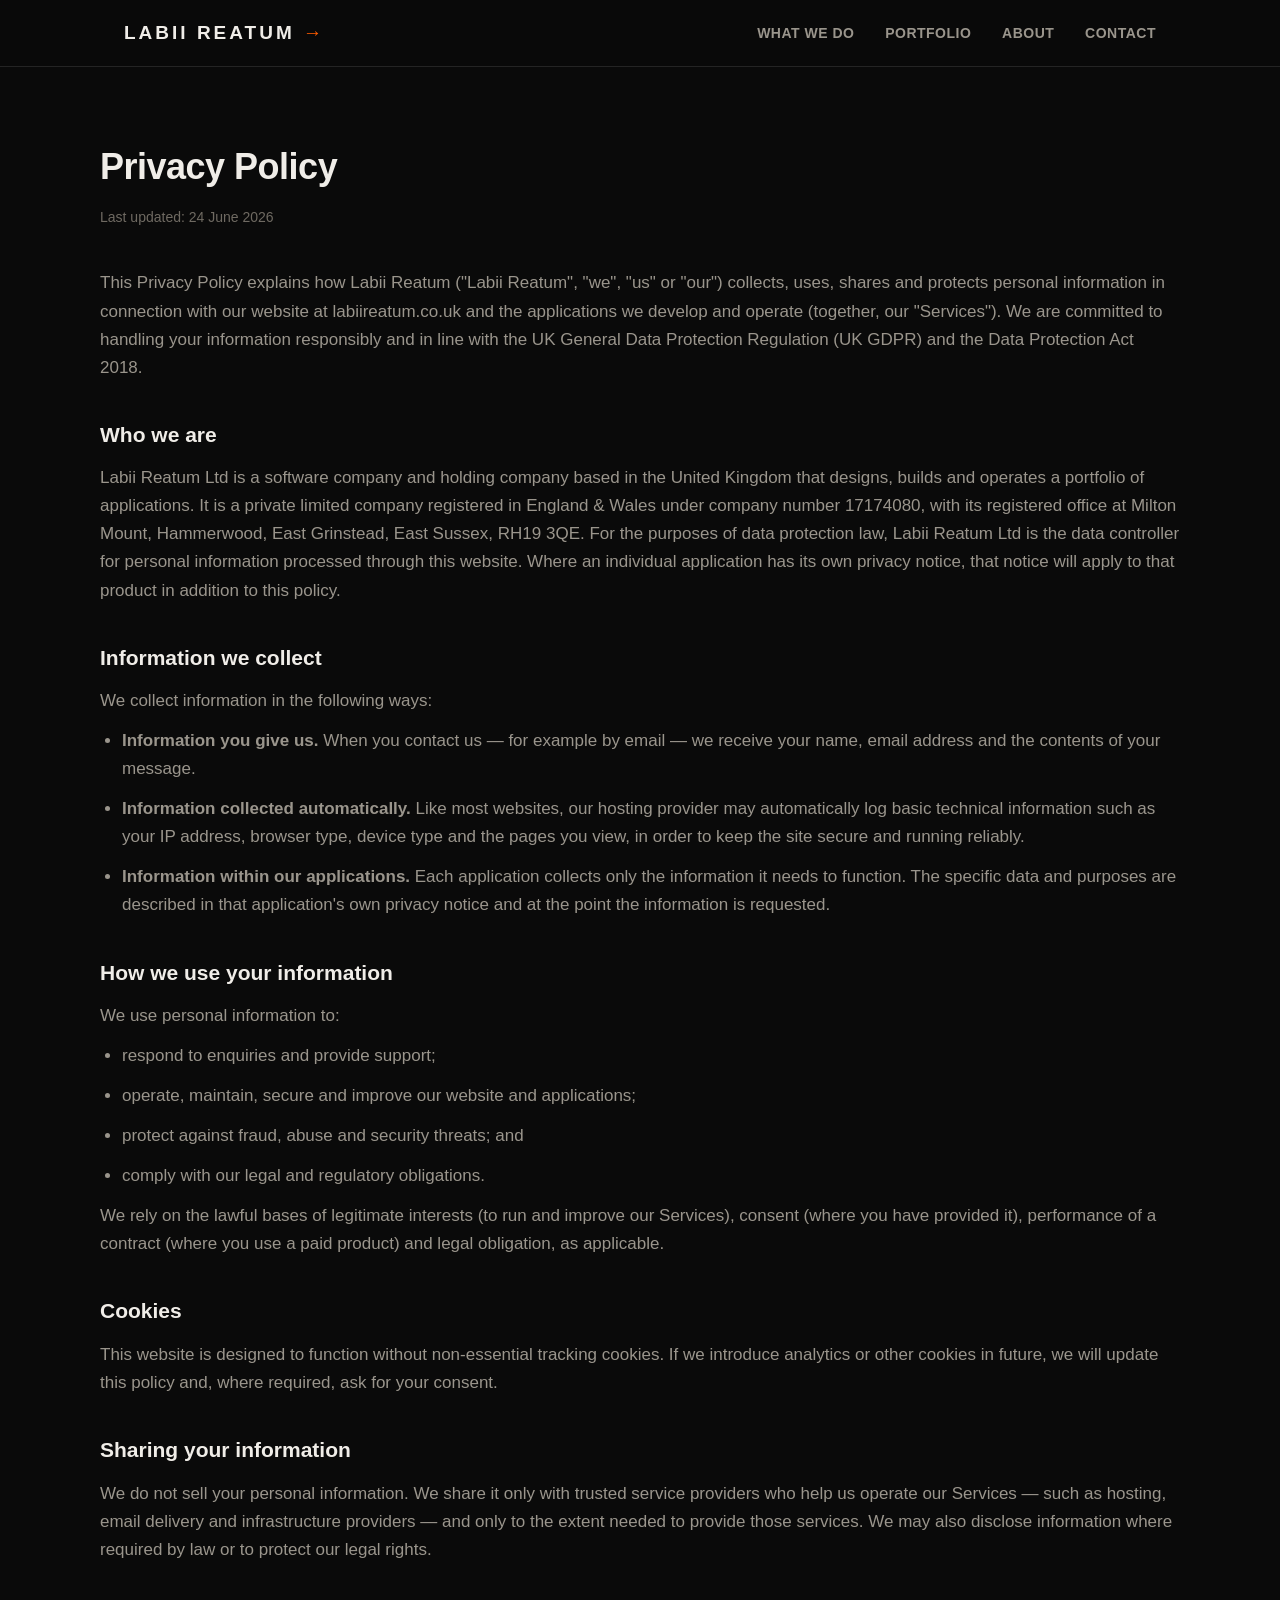
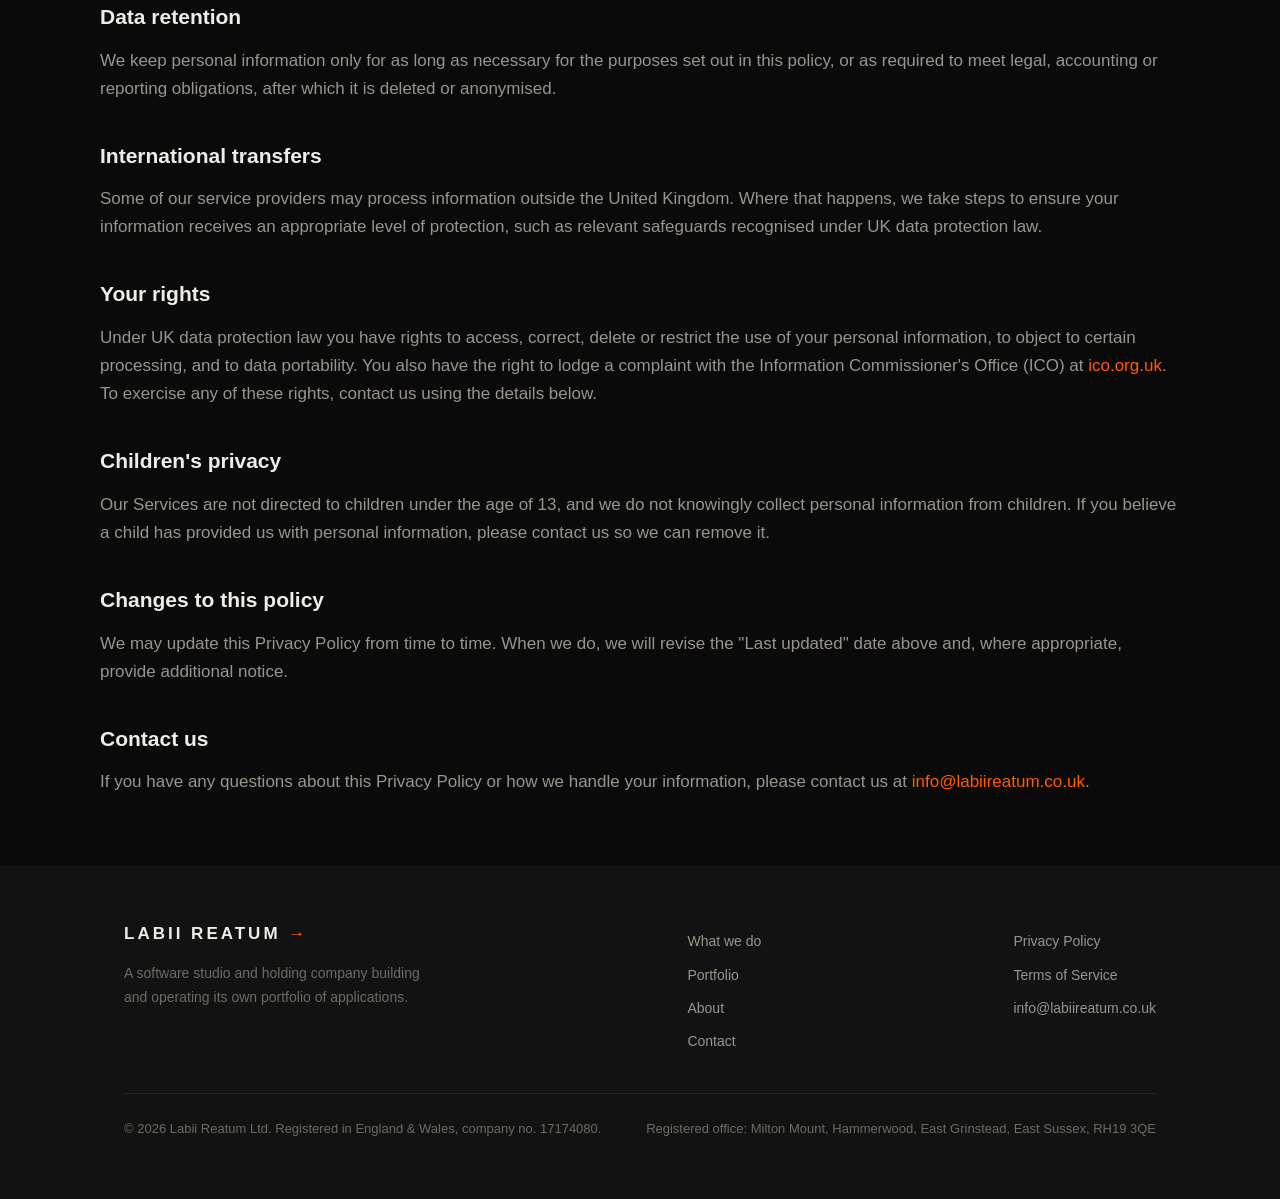
==== privacy.html @ dc8b64f4 "Add files via upload" ====
<!DOCTYPE html>
<html lang="en">
<head>
  <meta charset="UTF-8">
  <meta name="viewport" content="width=device-width, initial-scale=1.0">
  <title>Privacy Policy — Labii Reatum</title>
  <meta name="description" content="How Labii Reatum collects, uses and protects personal information across its website and applications.">
  <meta name="theme-color" content="#FF5C00">
  <link rel="canonical" href="https://labiireatum.co.uk/privacy.html">
  <link rel="icon" type="image/svg+xml" href="favicon.svg">
  <link rel="stylesheet" href="style.css">
</head>
<body>

  <header class="site">
    <div class="wrap">
      <a href="index.html" class="brand">LABII REATUM <span>&rarr;</span></a>
      <nav class="main">
        <a href="index.html#what">What we do</a>
        <a href="index.html#portfolio">Portfolio</a>
        <a href="index.html#about">About</a>
        <a href="index.html#contact">Contact</a>
      </nav>
    </div>
  </header>

  <div class="wrap legal">
    <h1>Privacy Policy</h1>
    <p class="updated">Last updated: 24 June 2026</p>

    <p>
      This Privacy Policy explains how Labii Reatum ("Labii Reatum", "we", "us" or "our")
      collects, uses, shares and protects personal information in connection with our website
      at labiireatum.co.uk and the applications we develop and operate (together, our
      "Services"). We are committed to handling your information responsibly and in line with
      the UK General Data Protection Regulation (UK GDPR) and the Data Protection Act 2018.
    </p>

    <h2>Who we are</h2>
    <p>
      Labii Reatum Ltd is a software company and holding company based in the United Kingdom
      that designs, builds and operates a portfolio of applications. It is a private limited
      company registered in England &amp; Wales under company number 17174080, with its
      registered office at Milton Mount, Hammerwood, East Grinstead, East Sussex, RH19 3QE.
      For the purposes of data protection law, Labii Reatum Ltd is the data controller for
      personal information processed through this website. Where an individual application has
      its own privacy notice, that notice will apply to that product in addition to this policy.
    </p>

    <h2>Information we collect</h2>
    <p>We collect information in the following ways:</p>
    <ul>
      <li><strong>Information you give us.</strong> When you contact us — for example by email —
      we receive your name, email address and the contents of your message.</li>
      <li><strong>Information collected automatically.</strong> Like most websites, our hosting
      provider may automatically log basic technical information such as your IP address,
      browser type, device type and the pages you view, in order to keep the site secure and
      running reliably.</li>
      <li><strong>Information within our applications.</strong> Each application collects only the
      information it needs to function. The specific data and purposes are described in that
      application's own privacy notice and at the point the information is requested.</li>
    </ul>

    <h2>How we use your information</h2>
    <p>We use personal information to:</p>
    <ul>
      <li>respond to enquiries and provide support;</li>
      <li>operate, maintain, secure and improve our website and applications;</li>
      <li>protect against fraud, abuse and security threats; and</li>
      <li>comply with our legal and regulatory obligations.</li>
    </ul>
    <p>
      We rely on the lawful bases of legitimate interests (to run and improve our Services),
      consent (where you have provided it), performance of a contract (where you use a paid
      product) and legal obligation, as applicable.
    </p>

    <h2>Cookies</h2>
    <p>
      This website is designed to function without non-essential tracking cookies. If we
      introduce analytics or other cookies in future, we will update this policy and, where
      required, ask for your consent.
    </p>

    <h2>Sharing your information</h2>
    <p>
      We do not sell your personal information. We share it only with trusted service providers
      who help us operate our Services — such as hosting, email delivery and infrastructure
      providers — and only to the extent needed to provide those services. We may also disclose
      information where required by law or to protect our legal rights.
    </p>

    <h2>Data retention</h2>
    <p>
      We keep personal information only for as long as necessary for the purposes set out in
      this policy, or as required to meet legal, accounting or reporting obligations, after
      which it is deleted or anonymised.
    </p>

    <h2>International transfers</h2>
    <p>
      Some of our service providers may process information outside the United Kingdom. Where
      that happens, we take steps to ensure your information receives an appropriate level of
      protection, such as relevant safeguards recognised under UK data protection law.
    </p>

    <h2>Your rights</h2>
    <p>
      Under UK data protection law you have rights to access, correct, delete or restrict the
      use of your personal information, to object to certain processing, and to data
      portability. You also have the right to lodge a complaint with the Information
      Commissioner's Office (ICO) at <a href="https://ico.org.uk" target="_blank" rel="noopener">ico.org.uk</a>.
      To exercise any of these rights, contact us using the details below.
    </p>

    <h2>Children's privacy</h2>
    <p>
      Our Services are not directed to children under the age of 13, and we do not knowingly
      collect personal information from children. If you believe a child has provided us with
      personal information, please contact us so we can remove it.
    </p>

    <h2>Changes to this policy</h2>
    <p>
      We may update this Privacy Policy from time to time. When we do, we will revise the
      "Last updated" date above and, where appropriate, provide additional notice.
    </p>

    <h2>Contact us</h2>
    <p>
      If you have any questions about this Privacy Policy or how we handle your information,
      please contact us at <a href="mailto:info@labiireatum.co.uk">info@labiireatum.co.uk</a>.
    </p>
  </div>

  <footer class="site">
    <div class="wrap">
      <div class="cols">
        <div>
          <a href="index.html" class="brand">LABII REATUM <span>&rarr;</span></a>
          <p>A software studio and holding company building and operating its own portfolio of applications.</p>
        </div>
        <nav>
          <a href="index.html#what">What we do</a>
          <a href="index.html#portfolio">Portfolio</a>
          <a href="index.html#about">About</a>
          <a href="index.html#contact">Contact</a>
        </nav>
        <nav>
          <a href="privacy.html">Privacy Policy</a>
          <a href="terms.html">Terms of Service</a>
          <a href="mailto:info@labiireatum.co.uk">info@labiireatum.co.uk</a>
        </nav>
      </div>
      <div class="legal-line">
        <span>&copy; <span id="yr">2026</span> Labii Reatum Ltd. Registered in England &amp; Wales, company no. 17174080.</span>
        <span>Registered office: Milton Mount, Hammerwood, East Grinstead, East Sussex, RH19&nbsp;3QE</span>
      </div>
    </div>
  </footer>

  <script>document.getElementById('yr').textContent = new Date().getFullYear();</script>
</body>
</html>
---- style.css ----
/* ============================================================
   LABII REATUM — shared styles
   Dark theme · off-white text · orange accent (house brand)
   ============================================================ */

:root {
  --bg: #0A0A0A;
  --bg-soft: #121212;
  --bg-card: #161616;
  --line: #242424;
  --text: #F0EDE8;
  --muted: #9A958C;
  --muted-2: #6F6A62;
  --accent: #FF5C00;
  --accent-soft: rgba(255, 92, 0, 0.12);
  --max: 1080px;
  --radius: 10px;
}

* { box-sizing: border-box; margin: 0; padding: 0; }

html { scroll-behavior: smooth; -webkit-text-size-adjust: 100%; }

body {
  background: var(--bg);
  color: var(--text);
  font-family: -apple-system, BlinkMacSystemFont, "Segoe UI", Arial, sans-serif;
  line-height: 1.65;
  font-size: 17px;
  -webkit-font-smoothing: antialiased;
}

a { color: var(--accent); text-decoration: none; }
a:hover { text-decoration: underline; }

.wrap { max-width: var(--max); margin: 0 auto; padding: 0 24px; }

/* ---------- Header ---------- */
header.site {
  position: sticky; top: 0; z-index: 50;
  background: rgba(10, 10, 10, 0.82);
  backdrop-filter: saturate(160%) blur(12px);
  border-bottom: 1px solid var(--line);
}
header.site .wrap {
  display: flex; align-items: center; justify-content: space-between;
  height: 66px;
}
.brand {
  font-family: "Arial Black", Arial, sans-serif;
  font-weight: 900; letter-spacing: 3px; font-size: 19px;
  color: var(--text); text-transform: uppercase;
}
.brand:hover { text-decoration: none; }
.brand span { color: var(--accent); }
nav.main a {
  color: var(--muted); margin-left: 26px; font-size: 14px;
  letter-spacing: 0.5px; text-transform: uppercase; font-weight: 600;
}
nav.main a:hover { color: var(--text); text-decoration: none; }
.nav-toggle { display: none; }

/* ---------- Hero ---------- */
.hero {
  padding: 110px 0 90px;
  border-bottom: 1px solid var(--line);
  background:
    radial-gradient(900px 380px at 78% -8%, var(--accent-soft), transparent 70%),
    var(--bg);
}
.eyebrow {
  display: inline-block; color: var(--accent);
  font-size: 13px; letter-spacing: 2.5px; text-transform: uppercase;
  font-weight: 700; margin-bottom: 22px;
}
.hero h1 {
  font-size: clamp(34px, 6vw, 60px);
  line-height: 1.05; letter-spacing: -1px; font-weight: 800;
  max-width: 16ch;
}
.hero h1 .accent { color: var(--accent); }
.hero p.lead {
  margin-top: 26px; font-size: clamp(17px, 2.2vw, 21px);
  color: var(--muted); max-width: 60ch;
}
.cta-row { margin-top: 38px; display: flex; gap: 14px; flex-wrap: wrap; }

.btn {
  display: inline-block; font-weight: 700; font-size: 15px;
  letter-spacing: 0.5px; padding: 14px 30px; border-radius: 6px;
  border: 1px solid transparent; cursor: pointer; transition: transform .12s ease;
}
.btn:hover { text-decoration: none; transform: translateY(-1px); }
.btn-primary { background: var(--accent); color: #fff; }
.btn-ghost { border-color: var(--line); color: var(--text); }
.btn-ghost:hover { border-color: var(--accent); color: var(--accent); }

/* ---------- Sections ---------- */
section { padding: 84px 0; border-bottom: 1px solid var(--line); }
.section-head { max-width: 62ch; margin-bottom: 48px; }
.section-head .kicker {
  color: var(--accent); font-size: 13px; letter-spacing: 2.5px;
  text-transform: uppercase; font-weight: 700;
}
.section-head h2 {
  margin-top: 14px; font-size: clamp(26px, 4vw, 38px);
  letter-spacing: -0.5px; font-weight: 800; line-height: 1.12;
}
.section-head p { margin-top: 16px; color: var(--muted); font-size: 18px; }

/* ---------- Grid cards ---------- */
.grid { display: grid; gap: 22px; }
.grid-3 { grid-template-columns: repeat(3, 1fr); }
.grid-2 { grid-template-columns: repeat(2, 1fr); }

.card {
  background: var(--bg-card); border: 1px solid var(--line);
  border-radius: var(--radius); padding: 30px 28px;
}
.card .num {
  font-family: "Arial Black", Arial, sans-serif; color: var(--accent);
  font-size: 14px; letter-spacing: 1px; font-weight: 900;
}
.card h3 { margin: 14px 0 10px; font-size: 20px; font-weight: 700; }
.card p { color: var(--muted); font-size: 15.5px; }

.pill {
  display: inline-block; font-size: 12px; font-weight: 700;
  letter-spacing: 1px; text-transform: uppercase;
  color: var(--accent); background: var(--accent-soft);
  border: 1px solid rgba(255,92,0,.25);
  padding: 5px 12px; border-radius: 999px; margin-bottom: 16px;
}

/* ---------- Split / about ---------- */
.split { display: grid; grid-template-columns: 1.1fr 0.9fr; gap: 56px; align-items: start; }
.split h2 { font-size: clamp(26px, 4vw, 36px); letter-spacing: -0.5px; font-weight: 800; }
.split p { color: var(--muted); margin-top: 18px; font-size: 17px; }
.stat-row { display: grid; grid-template-columns: 1fr 1fr; gap: 18px; margin-top: 8px; }
.stat {
  background: var(--bg-card); border: 1px solid var(--line);
  border-radius: var(--radius); padding: 24px;
}
.stat .big {
  font-family: "Arial Black", Arial, sans-serif; font-size: 30px;
  color: var(--text); font-weight: 900; letter-spacing: -0.5px;
}
.stat .lab { color: var(--muted); font-size: 13.5px; margin-top: 4px; }

/* ---------- Contact ---------- */
.contact-box {
  background: var(--bg-card); border: 1px solid var(--line);
  border-radius: var(--radius); padding: 40px;
  display: flex; justify-content: space-between; align-items: center;
  gap: 30px; flex-wrap: wrap;
}
.contact-box h2 { font-size: 28px; font-weight: 800; letter-spacing: -0.5px; }
.contact-box p { color: var(--muted); margin-top: 8px; }
.contact-box .email { font-size: 19px; font-weight: 700; color: var(--text); }

/* ---------- Legal pages ---------- */
.legal { padding: 70px 0; }
.legal h1 { font-size: 36px; font-weight: 800; letter-spacing: -0.5px; }
.legal .updated { color: var(--muted-2); font-size: 14px; margin: 10px 0 40px; }
.legal h2 { font-size: 21px; font-weight: 700; margin: 36px 0 12px; }
.legal p, .legal li { color: var(--muted); margin-top: 12px; }
.legal ul { margin-top: 12px; padding-left: 22px; }
.legal a { color: var(--accent); }

/* ---------- Footer ---------- */
footer.site {
  padding: 54px 0 60px; background: var(--bg-soft);
}
footer.site .cols { display: flex; justify-content: space-between; gap: 30px; flex-wrap: wrap; }
footer.site .brand { font-size: 17px; }
footer.site p { color: var(--muted-2); font-size: 14px; margin-top: 14px; max-width: 40ch; }
footer.site nav a {
  display: block; color: var(--muted); font-size: 14px; margin-top: 10px;
}
footer.site nav a:hover { color: var(--text); text-decoration: none; }
footer .legal-line {
  margin-top: 40px; padding-top: 24px; border-top: 1px solid var(--line);
  color: var(--muted-2); font-size: 13px;
  display: flex; justify-content: space-between; gap: 16px; flex-wrap: wrap;
}

/* ---------- Mobile ---------- */
@media (max-width: 820px) {
  .grid-3, .grid-2, .split, .stat-row { grid-template-columns: 1fr; }
  .split { gap: 32px; }
  nav.main { display: none; }
  .hero { padding: 80px 0 64px; }
  section { padding: 60px 0; }
}

/* Prevent iPhone zoom on input focus (house rule) */
@media screen and (-webkit-min-device-pixel-ratio: 0) {
  input, select, textarea { font-size: 16px !important; }
}
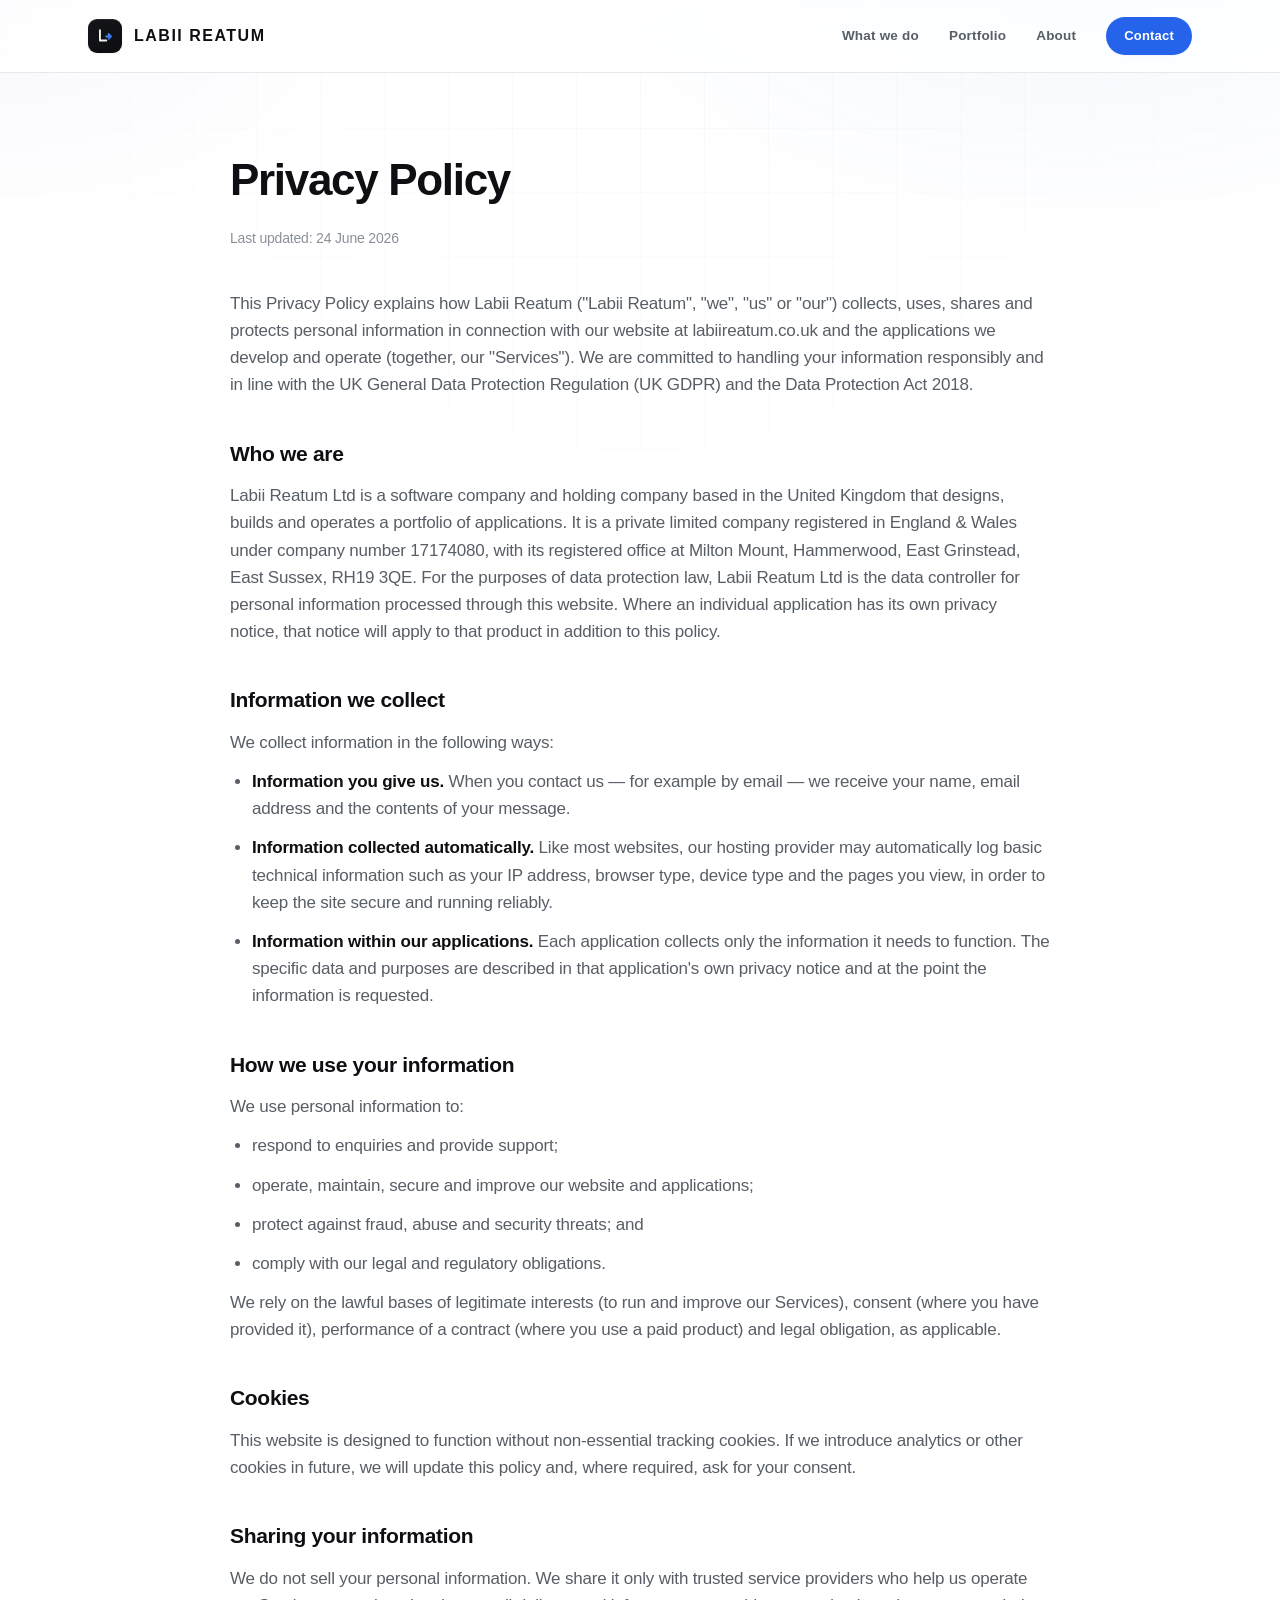
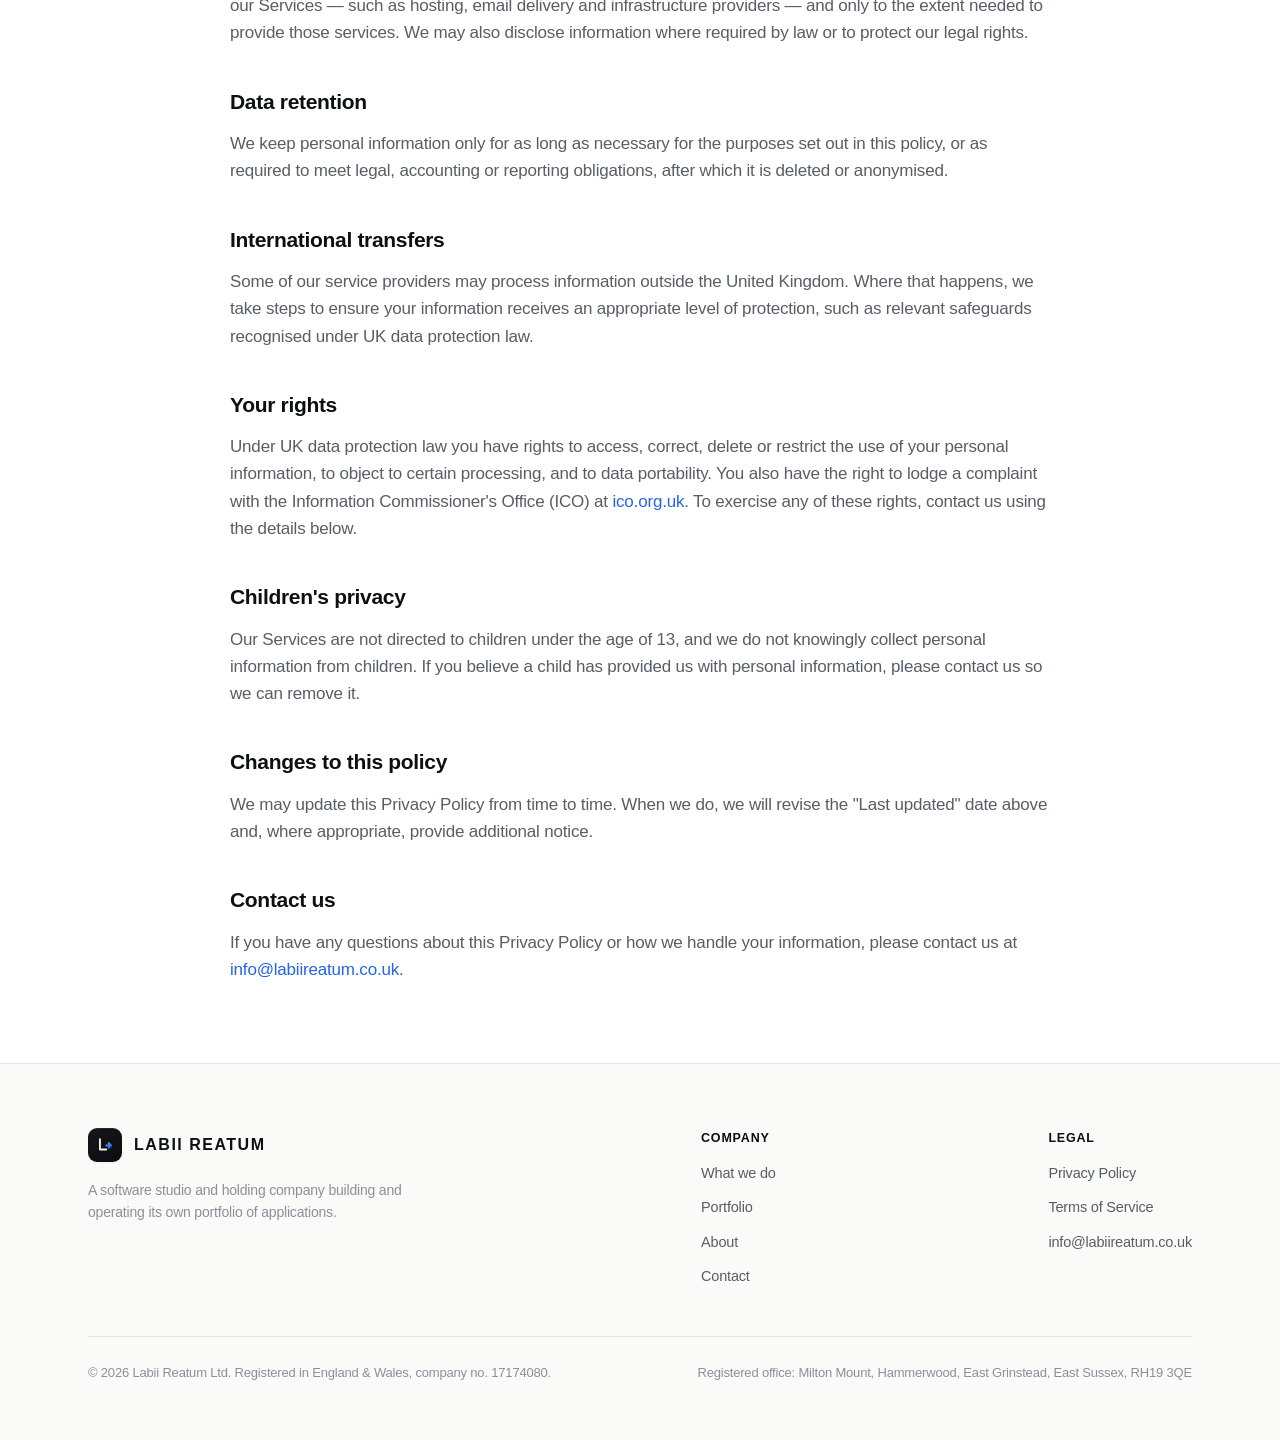
==== commit 97fe0a1b: "Add files via upload" ====
--- a/privacy.html
+++ b/privacy.html
@@ -5,21 +5,36 @@
   <meta name="viewport" content="width=device-width, initial-scale=1.0">
   <title>Privacy Policy — Labii Reatum</title>
   <meta name="description" content="How Labii Reatum collects, uses and protects personal information across its website and applications.">
-  <meta name="theme-color" content="#FF5C00">
+  <meta name="theme-color" content="#FFFFFF">
   <link rel="canonical" href="https://labiireatum.co.uk/privacy.html">
   <link rel="icon" type="image/svg+xml" href="favicon.svg">
   <link rel="stylesheet" href="style.css">
 </head>
 <body>
 
+  <svg width="0" height="0" style="position:absolute" aria-hidden="true">
+    <defs>
+      <linearGradient id="lr" x1="0" y1="0" x2="1" y2="1">
+        <stop offset="0" stop-color="#60A5FA"/><stop offset="1" stop-color="#2563EB"/>
+      </linearGradient>
+    </defs>
+    <symbol id="mark" viewBox="0 0 24 24">
+      <path d="M5 4v13h8" fill="none" stroke="#F4F1EC" stroke-width="2.4" stroke-linecap="round" stroke-linejoin="round"/>
+      <path d="M13 12h6m0 0-3-3m3 3-3 3" fill="none" stroke="url(#lr)" stroke-width="2.4" stroke-linecap="round" stroke-linejoin="round"/>
+    </symbol>
+  </svg>
+
   <header class="site">
     <div class="wrap">
-      <a href="index.html" class="brand">LABII REATUM <span>&rarr;</span></a>
+      <a href="index.html" class="logo">
+        <span class="mark"><svg><use href="#mark"/></svg></span>
+        <span class="word">Labii&nbsp;Reatum</span>
+      </a>
       <nav class="main">
         <a href="index.html#what">What we do</a>
         <a href="index.html#portfolio">Portfolio</a>
         <a href="index.html#about">About</a>
-        <a href="index.html#contact">Contact</a>
+        <a href="index.html#contact" class="btn-sm">Contact</a>
       </nav>
     </div>
   </header>
@@ -136,17 +151,22 @@
   <footer class="site">
     <div class="wrap">
       <div class="cols">
-        <div>
-          <a href="index.html" class="brand">LABII REATUM <span>&rarr;</span></a>
+        <div class="about">
+          <a href="index.html" class="logo">
+            <span class="mark"><svg><use href="#mark"/></svg></span>
+            <span class="word">Labii&nbsp;Reatum</span>
+          </a>
           <p>A software studio and holding company building and operating its own portfolio of applications.</p>
         </div>
         <nav>
+          <div class="colhead">Company</div>
           <a href="index.html#what">What we do</a>
           <a href="index.html#portfolio">Portfolio</a>
           <a href="index.html#about">About</a>
           <a href="index.html#contact">Contact</a>
         </nav>
         <nav>
+          <div class="colhead">Legal</div>
           <a href="privacy.html">Privacy Policy</a>
           <a href="terms.html">Terms of Service</a>
           <a href="mailto:info@labiireatum.co.uk">info@labiireatum.co.uk</a>
--- a/style.css
+++ b/style.css
@@ -1,199 +1,286 @@
 /* ============================================================
-   LABII REATUM — shared styles
-   Dark theme · off-white text · orange accent (house brand)
+   LABII REATUM — design system v3
+   Light · minimal · premium · single calm accent
    ============================================================ */
 
 :root {
-  --bg: #0A0A0A;
-  --bg-soft: #121212;
-  --bg-card: #161616;
-  --line: #242424;
-  --text: #F0EDE8;
-  --muted: #9A958C;
-  --muted-2: #6F6A62;
-  --accent: #FF5C00;
-  --accent-soft: rgba(255, 92, 0, 0.12);
-  --max: 1080px;
-  --radius: 10px;
+  --bg: #FFFFFF;
+  --bg-1: #FAFAF9;       /* off-white section */
+  --bg-2: #F3F3F1;
+  --line: rgba(17,18,20,0.09);
+  --line-2: rgba(17,18,20,0.16);
+  --text: #0E0F12;
+  --muted: #585E66;
+  --muted-2: #8A9099;
+  --accent: #2563EB;     /* calm blue */
+  --accent-2: #4F46E5;   /* indigo, for subtle gradient only */
+  --accent-soft: rgba(37,99,235,0.08);
+  --card: #FFFFFF;
+  --shadow-sm: 0 1px 2px rgba(17,18,20,.05);
+  --shadow: 0 1px 2px rgba(17,18,20,.04), 0 10px 30px -14px rgba(17,18,20,.16);
+  --shadow-lg: 0 1px 2px rgba(17,18,20,.04), 0 24px 48px -20px rgba(17,18,20,.22);
+  --max: 1160px;
+  --r: 16px;
+  --ease: cubic-bezier(.21,.7,.35,1);
 }
 
 * { box-sizing: border-box; margin: 0; padding: 0; }
-
 html { scroll-behavior: smooth; -webkit-text-size-adjust: 100%; }
 
 body {
   background: var(--bg);
   color: var(--text);
-  font-family: -apple-system, BlinkMacSystemFont, "Segoe UI", Arial, sans-serif;
-  line-height: 1.65;
+  font-family: -apple-system, BlinkMacSystemFont, "Inter", "Segoe UI", Arial, sans-serif;
   font-size: 17px;
+  line-height: 1.6;
+  letter-spacing: -0.011em;
   -webkit-font-smoothing: antialiased;
+  overflow-x: hidden;
+}
+
+/* faint top tint + grid, very subtle */
+body::before {
+  content: ""; position: fixed; inset: 0; z-index: -2; pointer-events: none;
+  background:
+    radial-gradient(900px 520px at 84% -8%, rgba(37,99,235,0.06), transparent 60%),
+    radial-gradient(700px 420px at 0% 0%, rgba(79,70,229,0.04), transparent 55%);
+}
+body::after {
+  content: ""; position: fixed; inset: 0; z-index: -1; opacity: 1; pointer-events: none;
+  background-image:
+    linear-gradient(rgba(17,18,20,0.025) 1px, transparent 1px),
+    linear-gradient(90deg, rgba(17,18,20,0.025) 1px, transparent 1px);
+  background-size: 64px 64px;
+  -webkit-mask-image: radial-gradient(circle at 50% 0%, #000 0%, transparent 70%);
+          mask-image: radial-gradient(circle at 50% 0%, #000 0%, transparent 70%);
 }
 
 a { color: var(--accent); text-decoration: none; }
-a:hover { text-decoration: underline; }
-
-.wrap { max-width: var(--max); margin: 0 auto; padding: 0 24px; }
+a:hover { color: var(--accent-2); }
+
+.wrap { max-width: var(--max); margin: 0 auto; padding: 0 28px; }
+
+.grad-text {
+  background: linear-gradient(100deg, var(--accent) 5%, var(--accent-2) 95%);
+  -webkit-background-clip: text; background-clip: text;
+  -webkit-text-fill-color: transparent; color: transparent;
+}
+
+/* ---------- Logo ---------- */
+.logo { display: inline-flex; align-items: center; gap: 12px; }
+.logo:hover { color: var(--text); }
+.logo .mark {
+  width: 34px; height: 34px; border-radius: 9px; flex: none;
+  display: grid; place-items: center;
+  background: linear-gradient(150deg, #15161a, #0c0d10);
+  box-shadow: var(--shadow-sm), inset 0 1px 0 rgba(255,255,255,.08);
+}
+.logo .mark svg { width: 19px; height: 19px; display: block; }
+.logo .word { font-weight: 800; letter-spacing: 1.5px; font-size: 16px; text-transform: uppercase; color: var(--text); }
 
 /* ---------- Header ---------- */
 header.site {
   position: sticky; top: 0; z-index: 50;
-  background: rgba(10, 10, 10, 0.82);
-  backdrop-filter: saturate(160%) blur(12px);
+  background: rgba(255,255,255,0.72);
+  backdrop-filter: saturate(180%) blur(16px);
+  -webkit-backdrop-filter: saturate(180%) blur(16px);
   border-bottom: 1px solid var(--line);
 }
-header.site .wrap {
-  display: flex; align-items: center; justify-content: space-between;
-  height: 66px;
-}
-.brand {
-  font-family: "Arial Black", Arial, sans-serif;
-  font-weight: 900; letter-spacing: 3px; font-size: 19px;
-  color: var(--text); text-transform: uppercase;
-}
-.brand:hover { text-decoration: none; }
-.brand span { color: var(--accent); }
-nav.main a {
-  color: var(--muted); margin-left: 26px; font-size: 14px;
-  letter-spacing: 0.5px; text-transform: uppercase; font-weight: 600;
-}
-nav.main a:hover { color: var(--text); text-decoration: none; }
-.nav-toggle { display: none; }
+header.site .wrap { display: flex; align-items: center; justify-content: space-between; height: 72px; }
+nav.main { display: flex; align-items: center; gap: 30px; }
+nav.main a { color: var(--muted); font-size: 13.5px; font-weight: 600; letter-spacing: 0.2px; transition: color .2s var(--ease); }
+nav.main a:hover { color: var(--text); }
+nav.main .btn-sm { color: #fff; background: var(--accent); padding: 9px 18px; border-radius: 999px; font-size: 13px; box-shadow: var(--shadow-sm); }
+nav.main .btn-sm:hover { color: #fff; background: var(--accent-2); }
+
+/* ---------- Buttons ---------- */
+.btn {
+  display: inline-flex; align-items: center; gap: 9px;
+  font-weight: 700; font-size: 15px;
+  padding: 15px 26px; border-radius: 12px;
+  border: 1px solid transparent; cursor: pointer;
+  transition: transform .18s var(--ease), box-shadow .25s var(--ease), background .2s, border-color .2s;
+}
+.btn:hover { transform: translateY(-2px); }
+.btn-primary { color: #fff; background: var(--accent); box-shadow: 0 8px 22px -10px rgba(37,99,235,.6); }
+.btn-primary:hover { color: #fff; background: var(--accent-2); box-shadow: 0 14px 30px -10px rgba(37,99,235,.6); }
+.btn-ghost { color: var(--text); border-color: var(--line-2); background: #fff; box-shadow: var(--shadow-sm); }
+.btn-ghost:hover { color: var(--text); border-color: var(--text); }
 
 /* ---------- Hero ---------- */
-.hero {
-  padding: 110px 0 90px;
-  border-bottom: 1px solid var(--line);
-  background:
-    radial-gradient(900px 380px at 78% -8%, var(--accent-soft), transparent 70%),
-    var(--bg);
-}
+.hero { padding: 96px 0 104px; position: relative; }
+.hero-grid { display: grid; grid-template-columns: 1.05fr 0.95fr; gap: 56px; align-items: center; }
 .eyebrow {
-  display: inline-block; color: var(--accent);
-  font-size: 13px; letter-spacing: 2.5px; text-transform: uppercase;
-  font-weight: 700; margin-bottom: 22px;
-}
-.hero h1 {
-  font-size: clamp(34px, 6vw, 60px);
-  line-height: 1.05; letter-spacing: -1px; font-weight: 800;
-  max-width: 16ch;
-}
-.hero h1 .accent { color: var(--accent); }
-.hero p.lead {
-  margin-top: 26px; font-size: clamp(17px, 2.2vw, 21px);
-  color: var(--muted); max-width: 60ch;
-}
+  display: inline-flex; align-items: center; gap: 9px;
+  font-size: 12.5px; letter-spacing: 1.2px; text-transform: uppercase; font-weight: 700;
+  color: var(--accent); background: var(--accent-soft);
+  border: 1px solid rgba(37,99,235,0.18); padding: 7px 14px; border-radius: 999px; margin-bottom: 26px;
+}
+.eyebrow .dot { width: 7px; height: 7px; border-radius: 50%; background: var(--accent); }
+.hero h1 { font-size: clamp(40px, 6.2vw, 68px); line-height: 1.02; letter-spacing: -0.035em; font-weight: 800; }
+.hero p.lead { margin-top: 26px; font-size: clamp(17px, 1.6vw, 20px); color: var(--muted); max-width: 52ch; }
 .cta-row { margin-top: 38px; display: flex; gap: 14px; flex-wrap: wrap; }
-
-.btn {
-  display: inline-block; font-weight: 700; font-size: 15px;
-  letter-spacing: 0.5px; padding: 14px 30px; border-radius: 6px;
-  border: 1px solid transparent; cursor: pointer; transition: transform .12s ease;
-}
-.btn:hover { text-decoration: none; transform: translateY(-1px); }
-.btn-primary { background: var(--accent); color: #fff; }
-.btn-ghost { border-color: var(--line); color: var(--text); }
-.btn-ghost:hover { border-color: var(--accent); color: var(--accent); }
+.trust { margin-top: 30px; display: flex; gap: 26px; flex-wrap: wrap; color: var(--muted-2); font-size: 13.5px; }
+.trust b { color: var(--text); font-weight: 700; }
+
+/* hero abstract visual — floating app cards */
+.hero-visual { position: relative; height: 440px; }
+.orb {
+  position: absolute; border-radius: 22px; background: #fff;
+  --px: 0px; --py: 0px;
+  border: 1px solid var(--line); box-shadow: var(--shadow);
+  display: grid; place-items: center; animation: float 7s ease-in-out infinite;
+}
+.orb svg { width: 46%; height: 46%; }
+.orb.a { width: 168px; height: 168px; left: 16%; top: 8%; animation-delay: 0s; }
+.orb.b { width: 134px; height: 134px; right: 8%; top: 2%; animation-delay: .8s; }
+.orb.c { width: 150px; height: 150px; right: 14%; bottom: 6%; animation-delay: 1.6s; }
+.orb.d { width: 120px; height: 120px; left: 6%; bottom: 12%; animation-delay: 2.2s; }
+.orb.glow { background: linear-gradient(150deg, var(--accent), var(--accent-2)); border-color: transparent; box-shadow: 0 24px 50px -18px rgba(37,99,235,.55); }
+.hero-visual .halo { position: absolute; inset: 14% 18%; border-radius: 50%; background: radial-gradient(circle, rgba(37,99,235,.12), transparent 65%); filter: blur(10px); z-index: -1; }
+@keyframes float {
+  0%,100% { transform: translate(var(--px,0px), var(--py,0px)); }
+  50%     { transform: translate(var(--px,0px), calc(var(--py,0px) - 14px)); }
+}
+@media (prefers-reduced-motion: reduce) { .orb { animation: none; } }
 
 /* ---------- Sections ---------- */
-section { padding: 84px 0; border-bottom: 1px solid var(--line); }
-.section-head { max-width: 62ch; margin-bottom: 48px; }
-.section-head .kicker {
-  color: var(--accent); font-size: 13px; letter-spacing: 2.5px;
-  text-transform: uppercase; font-weight: 700;
-}
-.section-head h2 {
-  margin-top: 14px; font-size: clamp(26px, 4vw, 38px);
-  letter-spacing: -0.5px; font-weight: 800; line-height: 1.12;
-}
-.section-head p { margin-top: 16px; color: var(--muted); font-size: 18px; }
-
-/* ---------- Grid cards ---------- */
-.grid { display: grid; gap: 22px; }
+section { padding: 96px 0; position: relative; }
+.divide { border-top: 1px solid var(--line); }
+#what, #approach { background: var(--bg-1); }
+.section-head { max-width: 64ch; margin-bottom: 52px; }
+.kicker { color: var(--accent); font-size: 12.5px; letter-spacing: 1.2px; text-transform: uppercase; font-weight: 700; }
+.section-head h2 { margin-top: 16px; font-size: clamp(28px, 4vw, 42px); letter-spacing: -0.03em; font-weight: 800; line-height: 1.1; }
+.section-head p { margin-top: 18px; color: var(--muted); font-size: 18px; }
+
+/* ---------- Cards ---------- */
+.grid { display: grid; gap: 20px; }
 .grid-3 { grid-template-columns: repeat(3, 1fr); }
 .grid-2 { grid-template-columns: repeat(2, 1fr); }
 
 .card {
-  background: var(--bg-card); border: 1px solid var(--line);
-  border-radius: var(--radius); padding: 30px 28px;
-}
-.card .num {
-  font-family: "Arial Black", Arial, sans-serif; color: var(--accent);
-  font-size: 14px; letter-spacing: 1px; font-weight: 900;
-}
-.card h3 { margin: 14px 0 10px; font-size: 20px; font-weight: 700; }
+  background: var(--card); border: 1px solid var(--line); border-radius: var(--r);
+  padding: 32px 30px; box-shadow: var(--shadow-sm);
+  transition: transform .25s var(--ease), box-shadow .25s, border-color .25s;
+  position: relative; overflow: hidden;
+}
+.card:hover { transform: translateY(-4px); box-shadow: var(--shadow); border-color: var(--line-2); }
+.card .ico { width: 46px; height: 46px; border-radius: 12px; display: grid; place-items: center; background: var(--accent-soft); border: 1px solid rgba(37,99,235,0.18); margin-bottom: 20px; }
+.card .ico svg { width: 22px; height: 22px; }
+.card .num { font-size: 12.5px; letter-spacing: 0.8px; font-weight: 800; color: var(--accent); }
+.card h3 { margin: 12px 0 10px; font-size: 20px; font-weight: 700; letter-spacing: -0.015em; }
 .card p { color: var(--muted); font-size: 15.5px; }
 
-.pill {
-  display: inline-block; font-size: 12px; font-weight: 700;
-  letter-spacing: 1px; text-transform: uppercase;
-  color: var(--accent); background: var(--accent-soft);
-  border: 1px solid rgba(255,92,0,.25);
-  padding: 5px 12px; border-radius: 999px; margin-bottom: 16px;
-}
-
-/* ---------- Split / about ---------- */
-.split { display: grid; grid-template-columns: 1.1fr 0.9fr; gap: 56px; align-items: start; }
-.split h2 { font-size: clamp(26px, 4vw, 36px); letter-spacing: -0.5px; font-weight: 800; }
+/* portfolio card with abstract graphic header */
+.pcard { padding: 0; }
+.pcard .art {
+  height: 160px; border-bottom: 1px solid var(--line);
+  background:
+    radial-gradient(130px 90px at 30% 30%, rgba(37,99,235,.16), transparent 70%),
+    radial-gradient(150px 110px at 80% 70%, rgba(79,70,229,.12), transparent 70%),
+    linear-gradient(160deg, #fff, #f3f5fb);
+  display: grid; place-items: center;
+}
+.pcard .art svg { width: 56px; height: 56px; }
+.pcard .body { padding: 26px 30px 30px; }
+.pill { display: inline-block; font-size: 11.5px; font-weight: 700; letter-spacing: 0.8px; text-transform: uppercase; color: var(--accent); background: var(--accent-soft); border: 1px solid rgba(37,99,235,0.18); padding: 5px 11px; border-radius: 999px; margin-bottom: 15px; }
+
+/* ---------- Approach split ---------- */
+.split { display: grid; grid-template-columns: 1.05fr 0.95fr; gap: 56px; align-items: center; }
+.split h2 { font-size: clamp(28px, 4vw, 38px); letter-spacing: -0.03em; font-weight: 800; line-height: 1.12; }
 .split p { color: var(--muted); margin-top: 18px; font-size: 17px; }
-.stat-row { display: grid; grid-template-columns: 1fr 1fr; gap: 18px; margin-top: 8px; }
-.stat {
-  background: var(--bg-card); border: 1px solid var(--line);
-  border-radius: var(--radius); padding: 24px;
-}
-.stat .big {
-  font-family: "Arial Black", Arial, sans-serif; font-size: 30px;
-  color: var(--text); font-weight: 900; letter-spacing: -0.5px;
-}
-.stat .lab { color: var(--muted); font-size: 13.5px; margin-top: 4px; }
-
-/* ---------- Contact ---------- */
-.contact-box {
-  background: var(--bg-card); border: 1px solid var(--line);
-  border-radius: var(--radius); padding: 40px;
-  display: flex; justify-content: space-between; align-items: center;
-  gap: 30px; flex-wrap: wrap;
-}
-.contact-box h2 { font-size: 28px; font-weight: 800; letter-spacing: -0.5px; }
-.contact-box p { color: var(--muted); margin-top: 8px; }
-.contact-box .email { font-size: 19px; font-weight: 700; color: var(--text); }
-
-/* ---------- Legal pages ---------- */
-.legal { padding: 70px 0; }
-.legal h1 { font-size: 36px; font-weight: 800; letter-spacing: -0.5px; }
-.legal .updated { color: var(--muted-2); font-size: 14px; margin: 10px 0 40px; }
-.legal h2 { font-size: 21px; font-weight: 700; margin: 36px 0 12px; }
+.stat-grid { display: grid; grid-template-columns: 1fr 1fr; gap: 16px; }
+.stat { background: #fff; border: 1px solid var(--line); border-radius: var(--r); padding: 26px 24px; box-shadow: var(--shadow-sm); transition: transform .25s var(--ease), box-shadow .25s; }
+.stat:hover { transform: translateY(-3px); box-shadow: var(--shadow); }
+.stat .big { font-size: 30px; font-weight: 800; letter-spacing: -0.03em; }
+.stat .lab { color: var(--muted); font-size: 13.5px; margin-top: 5px; }
+
+/* ---------- CTA band ---------- */
+.cta-band {
+  border: 1px solid var(--line); border-radius: 24px; padding: 58px 48px; text-align: center;
+  position: relative; overflow: hidden; box-shadow: var(--shadow);
+  background:
+    radial-gradient(600px 300px at 50% -30%, rgba(37,99,235,.10), transparent 70%),
+    linear-gradient(180deg, #fff, #fbfbfd);
+}
+.cta-band h2 { font-size: clamp(26px, 4vw, 38px); font-weight: 800; letter-spacing: -0.03em; }
+.cta-band p { color: var(--muted); margin: 14px auto 30px; max-width: 50ch; font-size: 17px; }
+.cta-band .email { margin-top: 22px; font-size: 15px; color: var(--muted); }
+.cta-band .email a { color: var(--text); font-weight: 600; }
+
+/* ---------- Legal ---------- */
+.legal { padding: 72px 0 80px; max-width: 820px; }
+.legal h1 { font-size: clamp(32px,5vw,44px); font-weight: 800; letter-spacing: -0.03em; }
+.legal .updated { color: var(--muted-2); font-size: 14px; margin: 12px 0 40px; }
+.legal h2 { font-size: 21px; font-weight: 700; margin: 38px 0 12px; letter-spacing: -0.015em; }
 .legal p, .legal li { color: var(--muted); margin-top: 12px; }
 .legal ul { margin-top: 12px; padding-left: 22px; }
-.legal a { color: var(--accent); }
+.legal strong { color: var(--text); }
 
 /* ---------- Footer ---------- */
-footer.site {
-  padding: 54px 0 60px; background: var(--bg-soft);
-}
-footer.site .cols { display: flex; justify-content: space-between; gap: 30px; flex-wrap: wrap; }
-footer.site .brand { font-size: 17px; }
-footer.site p { color: var(--muted-2); font-size: 14px; margin-top: 14px; max-width: 40ch; }
-footer.site nav a {
-  display: block; color: var(--muted); font-size: 14px; margin-top: 10px;
-}
-footer.site nav a:hover { color: var(--text); text-decoration: none; }
-footer .legal-line {
-  margin-top: 40px; padding-top: 24px; border-top: 1px solid var(--line);
-  color: var(--muted-2); font-size: 13px;
-  display: flex; justify-content: space-between; gap: 16px; flex-wrap: wrap;
+footer.site { padding: 64px 0 56px; border-top: 1px solid var(--line); background: var(--bg-1); }
+footer.site .cols { display: flex; justify-content: space-between; gap: 40px; flex-wrap: wrap; }
+footer.site .about { max-width: 36ch; }
+footer.site .about p { color: var(--muted-2); font-size: 14px; margin-top: 16px; }
+footer.site .colhead { color: var(--text); font-size: 12.5px; letter-spacing: 0.8px; text-transform: uppercase; font-weight: 700; margin-bottom: 14px; }
+footer.site nav a { display: block; color: var(--muted); font-size: 14.5px; margin-top: 11px; }
+footer.site nav a:hover { color: var(--text); }
+footer .legal-line { margin-top: 48px; padding-top: 26px; border-top: 1px solid var(--line); color: var(--muted-2); font-size: 13px; display: flex; justify-content: space-between; gap: 16px; flex-wrap: wrap; }
+
+/* ---------- Scroll progress bar ---------- */
+.progress {
+  position: fixed; top: 0; left: 0; height: 2px; width: 0%; z-index: 100;
+  background: linear-gradient(90deg, var(--accent), var(--accent-2));
+  transition: width .08s linear;
+}
+
+/* ---------- Aurora hero backdrop ---------- */
+.aurora { position: absolute; inset: -10% -5% auto -5%; height: 620px; z-index: -1; overflow: hidden; pointer-events: none; }
+.aurora .blob { position: absolute; border-radius: 50%; filter: blur(60px); opacity: .55; will-change: transform; }
+.aurora .b1 { width: 460px; height: 460px; right: 4%; top: -120px; background: radial-gradient(circle, rgba(37,99,235,.30), transparent 65%); animation: drift1 18s ease-in-out infinite; }
+.aurora .b2 { width: 380px; height: 380px; right: 24%; top: 30px; background: radial-gradient(circle, rgba(79,70,229,.24), transparent 65%); animation: drift2 22s ease-in-out infinite; }
+.aurora .b3 { width: 320px; height: 320px; right: 0%; top: 180px; background: radial-gradient(circle, rgba(56,189,248,.20), transparent 65%); animation: drift3 26s ease-in-out infinite; }
+@keyframes drift1 { 0%,100% { transform: translate(0,0) scale(1); } 50% { transform: translate(-40px,30px) scale(1.12); } }
+@keyframes drift2 { 0%,100% { transform: translate(0,0) scale(1); } 50% { transform: translate(50px,-20px) scale(1.08); } }
+@keyframes drift3 { 0%,100% { transform: translate(0,0) scale(1); } 50% { transform: translate(-30px,-30px) scale(1.15); } }
+
+/* cursor parallax hook (JS sets --px/--py) */
+.hero-visual { --px: 0px; --py: 0px; }
+.orb { will-change: transform; }
+
+/* ---------- Count-up metrics ---------- */
+.metrics { display: grid; grid-template-columns: repeat(4, 1fr); gap: 20px; }
+.metric { text-align: left; }
+.metric .figure { font-size: clamp(34px, 5vw, 52px); font-weight: 800; letter-spacing: -0.04em; line-height: 1; }
+.metric .figure .suffix { -webkit-text-fill-color: initial; color: var(--accent); }
+.metric .label { color: var(--muted); font-size: 14.5px; margin-top: 10px; }
+.metric .rule { height: 2px; width: 34px; border-radius: 2px; background: linear-gradient(90deg, var(--accent), var(--accent-2)); margin: 16px 0 0; }
+@media (max-width: 900px) { .metrics { grid-template-columns: 1fr 1fr; gap: 28px 20px; } }
+
+/* ---------- Reveal on scroll ---------- */
+.reveal { opacity: 0; transform: translateY(22px); transition: opacity .7s var(--ease), transform .7s var(--ease); }
+.reveal.in { opacity: 1; transform: none; }
+.reveal[data-delay="1"] { transition-delay: .08s; }
+.reveal[data-delay="2"] { transition-delay: .16s; }
+.reveal[data-delay="3"] { transition-delay: .24s; }
+@media (prefers-reduced-motion: reduce) {
+  .aurora .blob { animation: none; }
+  .reveal { opacity: 1; transform: none; transition: none; }
 }
 
 /* ---------- Mobile ---------- */
-@media (max-width: 820px) {
-  .grid-3, .grid-2, .split, .stat-row { grid-template-columns: 1fr; }
-  .split { gap: 32px; }
-  nav.main { display: none; }
-  .hero { padding: 80px 0 64px; }
-  section { padding: 60px 0; }
-}
-
-/* Prevent iPhone zoom on input focus (house rule) */
+@media (max-width: 900px) {
+  .hero-grid, .split { grid-template-columns: 1fr; gap: 40px; }
+  .hero-visual { height: 320px; order: -1; }
+  .grid-3, .grid-2, .stat-grid { grid-template-columns: 1fr; }
+  nav.main { gap: 16px; }
+  nav.main a:not(.btn-sm) { display: none; }
+  .hero { padding: 64px 0 72px; }
+  section { padding: 68px 0; }
+  .cta-band { padding: 44px 24px; }
+}
+
+/* iPhone zoom fix (house rule) */
 @media screen and (-webkit-min-device-pixel-ratio: 0) {
   input, select, textarea { font-size: 16px !important; }
 }
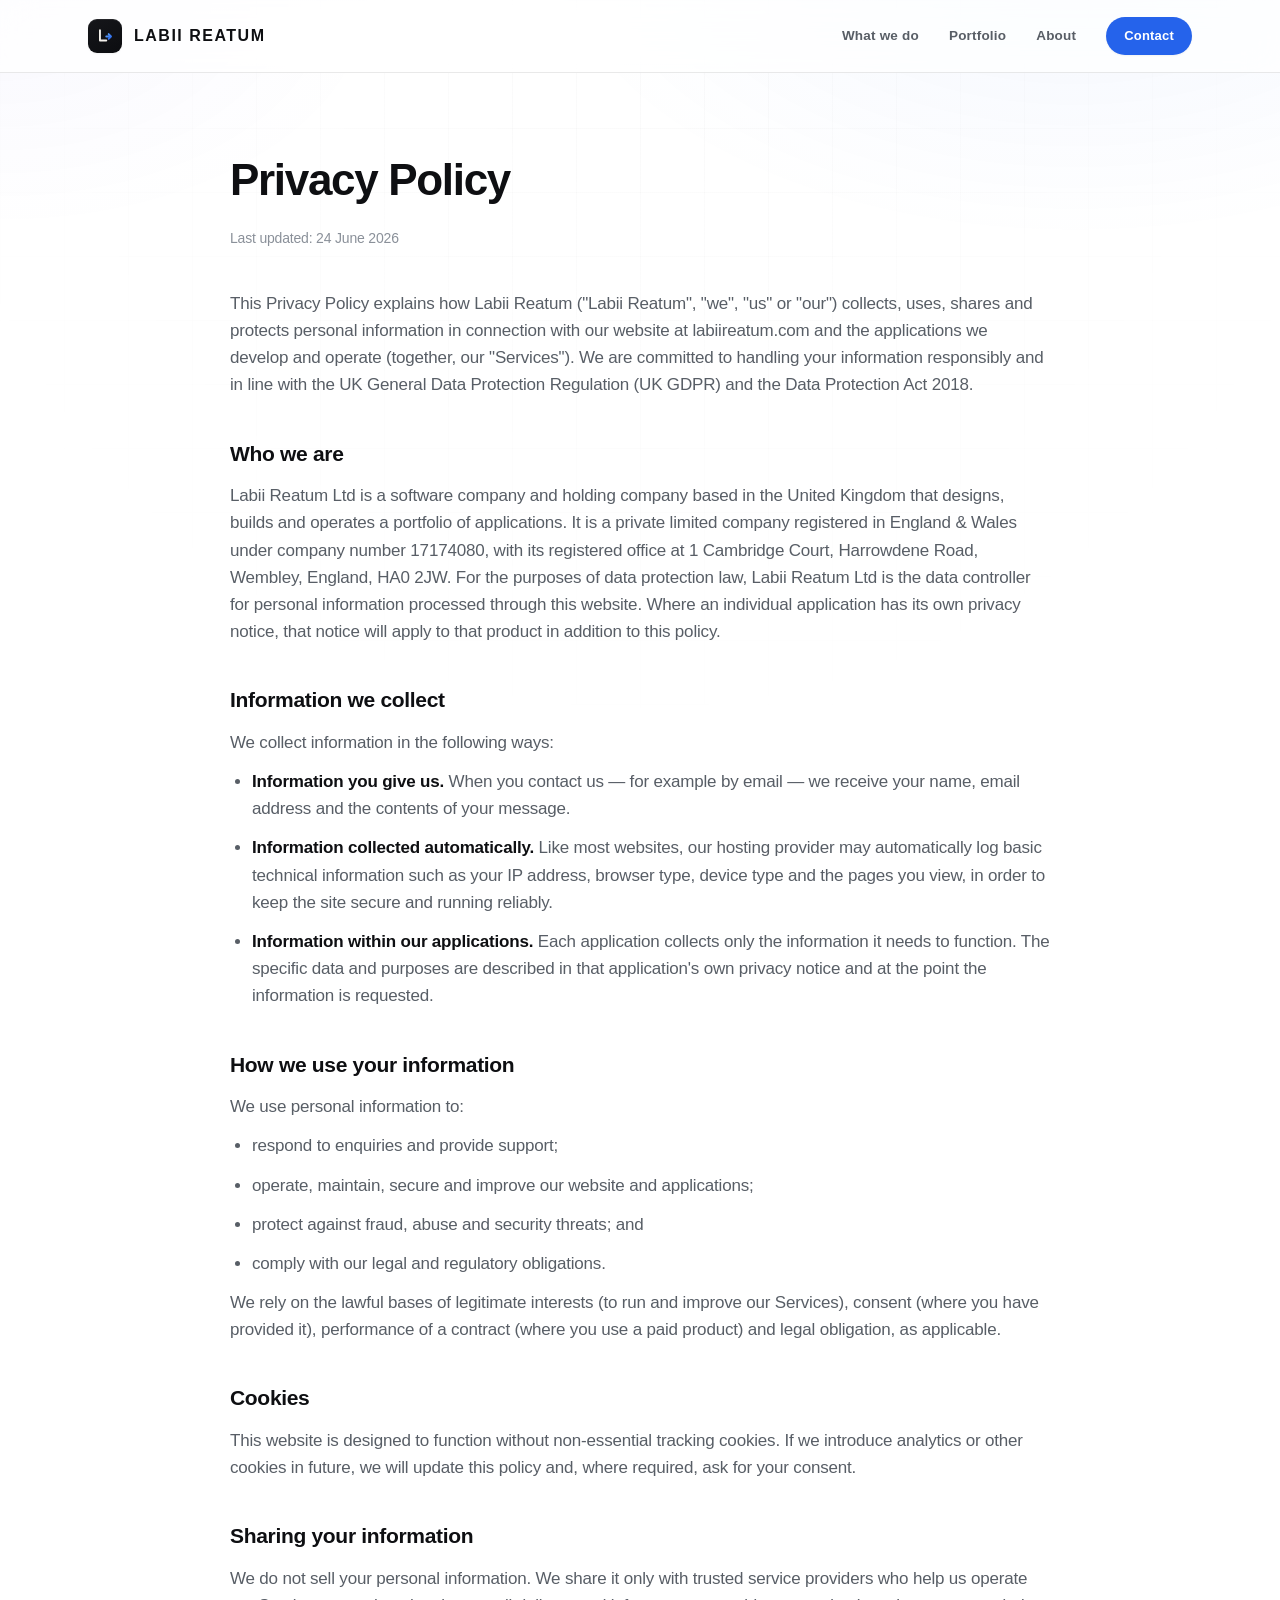
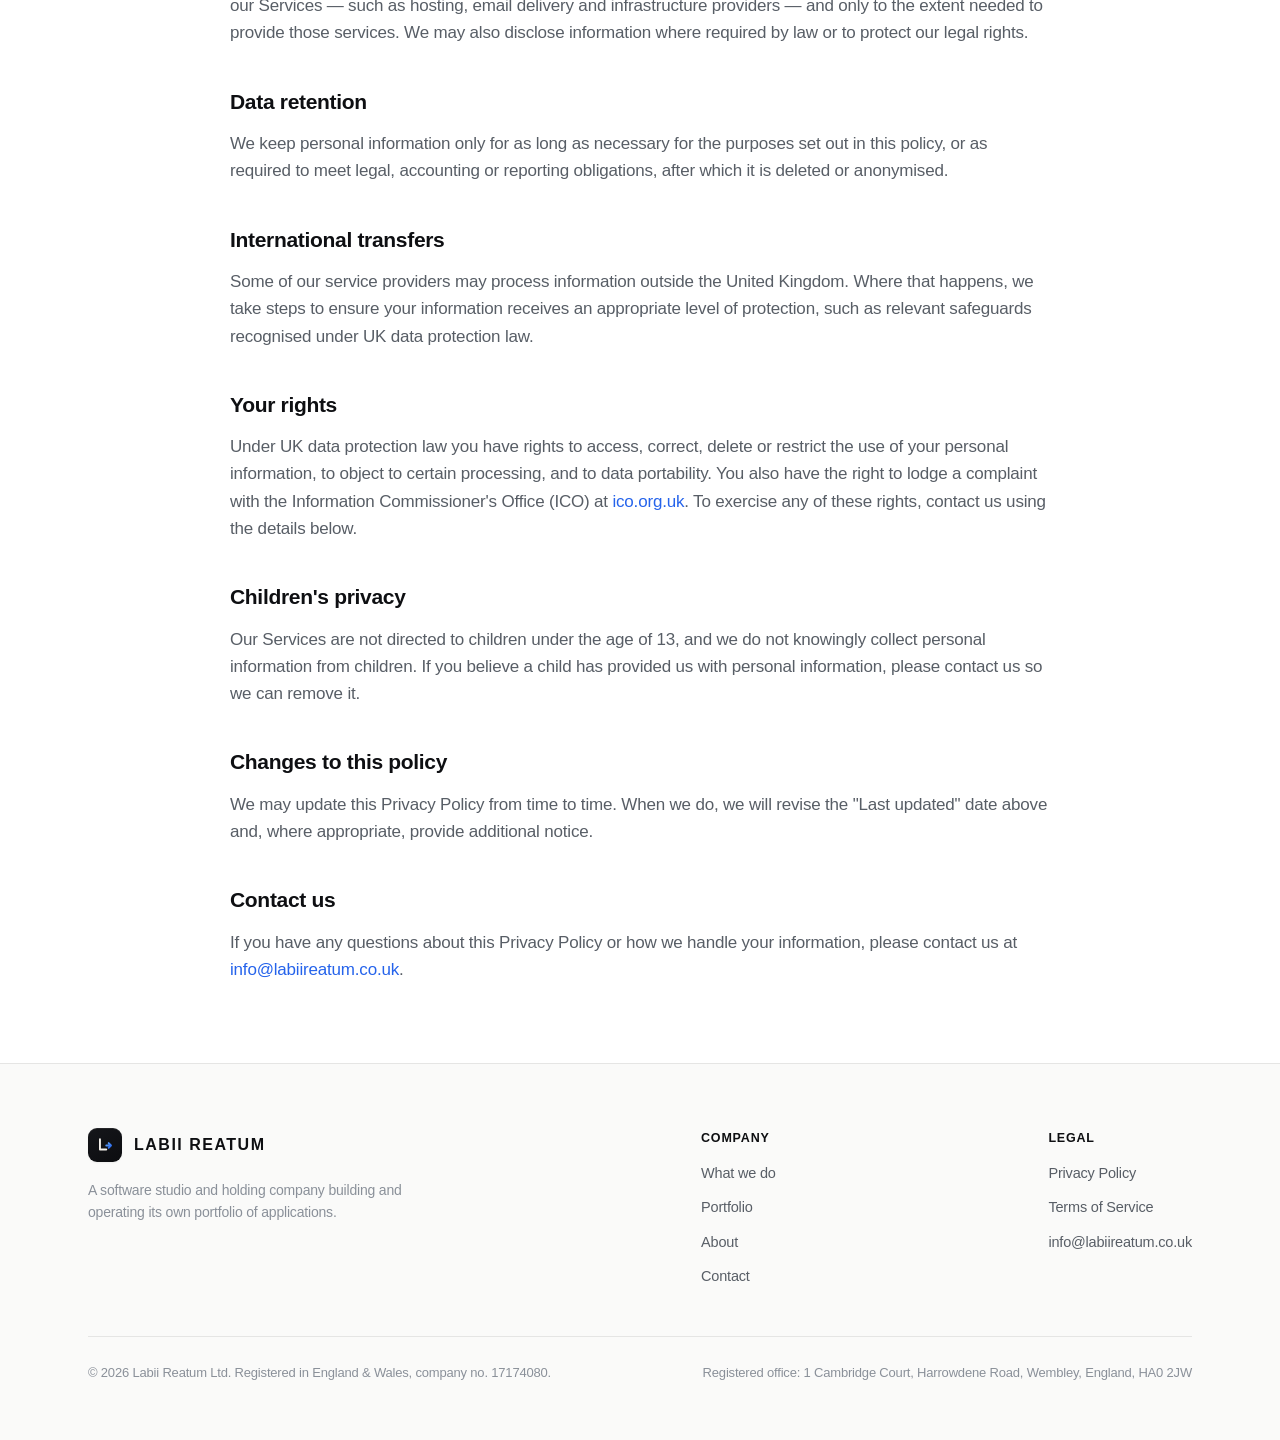
==== commit cb4f8912: "Update registered office address" ====
--- a/privacy.html
+++ b/privacy.html
@@ -6,7 +6,7 @@
   <title>Privacy Policy — Labii Reatum</title>
   <meta name="description" content="How Labii Reatum collects, uses and protects personal information across its website and applications.">
   <meta name="theme-color" content="#FFFFFF">
-  <link rel="canonical" href="https://labiireatum.co.uk/privacy.html">
+  <link rel="canonical" href="https://labiireatum.com/privacy">
   <link rel="icon" type="image/svg+xml" href="favicon.svg">
   <link rel="stylesheet" href="style.css">
 </head>
@@ -46,7 +46,7 @@
     <p>
       This Privacy Policy explains how Labii Reatum ("Labii Reatum", "we", "us" or "our")
       collects, uses, shares and protects personal information in connection with our website
-      at labiireatum.co.uk and the applications we develop and operate (together, our
+      at labiireatum.com and the applications we develop and operate (together, our
       "Services"). We are committed to handling your information responsibly and in line with
       the UK General Data Protection Regulation (UK GDPR) and the Data Protection Act 2018.
     </p>
@@ -56,7 +56,7 @@
       Labii Reatum Ltd is a software company and holding company based in the United Kingdom
       that designs, builds and operates a portfolio of applications. It is a private limited
       company registered in England &amp; Wales under company number 17174080, with its
-      registered office at Milton Mount, Hammerwood, East Grinstead, East Sussex, RH19 3QE.
+      registered office at 1 Cambridge Court, Harrowdene Road, Wembley, England, HA0 2JW.
       For the purposes of data protection law, Labii Reatum Ltd is the data controller for
       personal information processed through this website. Where an individual application has
       its own privacy notice, that notice will apply to that product in addition to this policy.
@@ -174,7 +174,7 @@
       </div>
       <div class="legal-line">
         <span>&copy; <span id="yr">2026</span> Labii Reatum Ltd. Registered in England &amp; Wales, company no. 17174080.</span>
-        <span>Registered office: Milton Mount, Hammerwood, East Grinstead, East Sussex, RH19&nbsp;3QE</span>
+        <span>Registered office: 1 Cambridge Court, Harrowdene Road, Wembley, England, HA0&nbsp;2JW</span>
       </div>
     </div>
   </footer>
